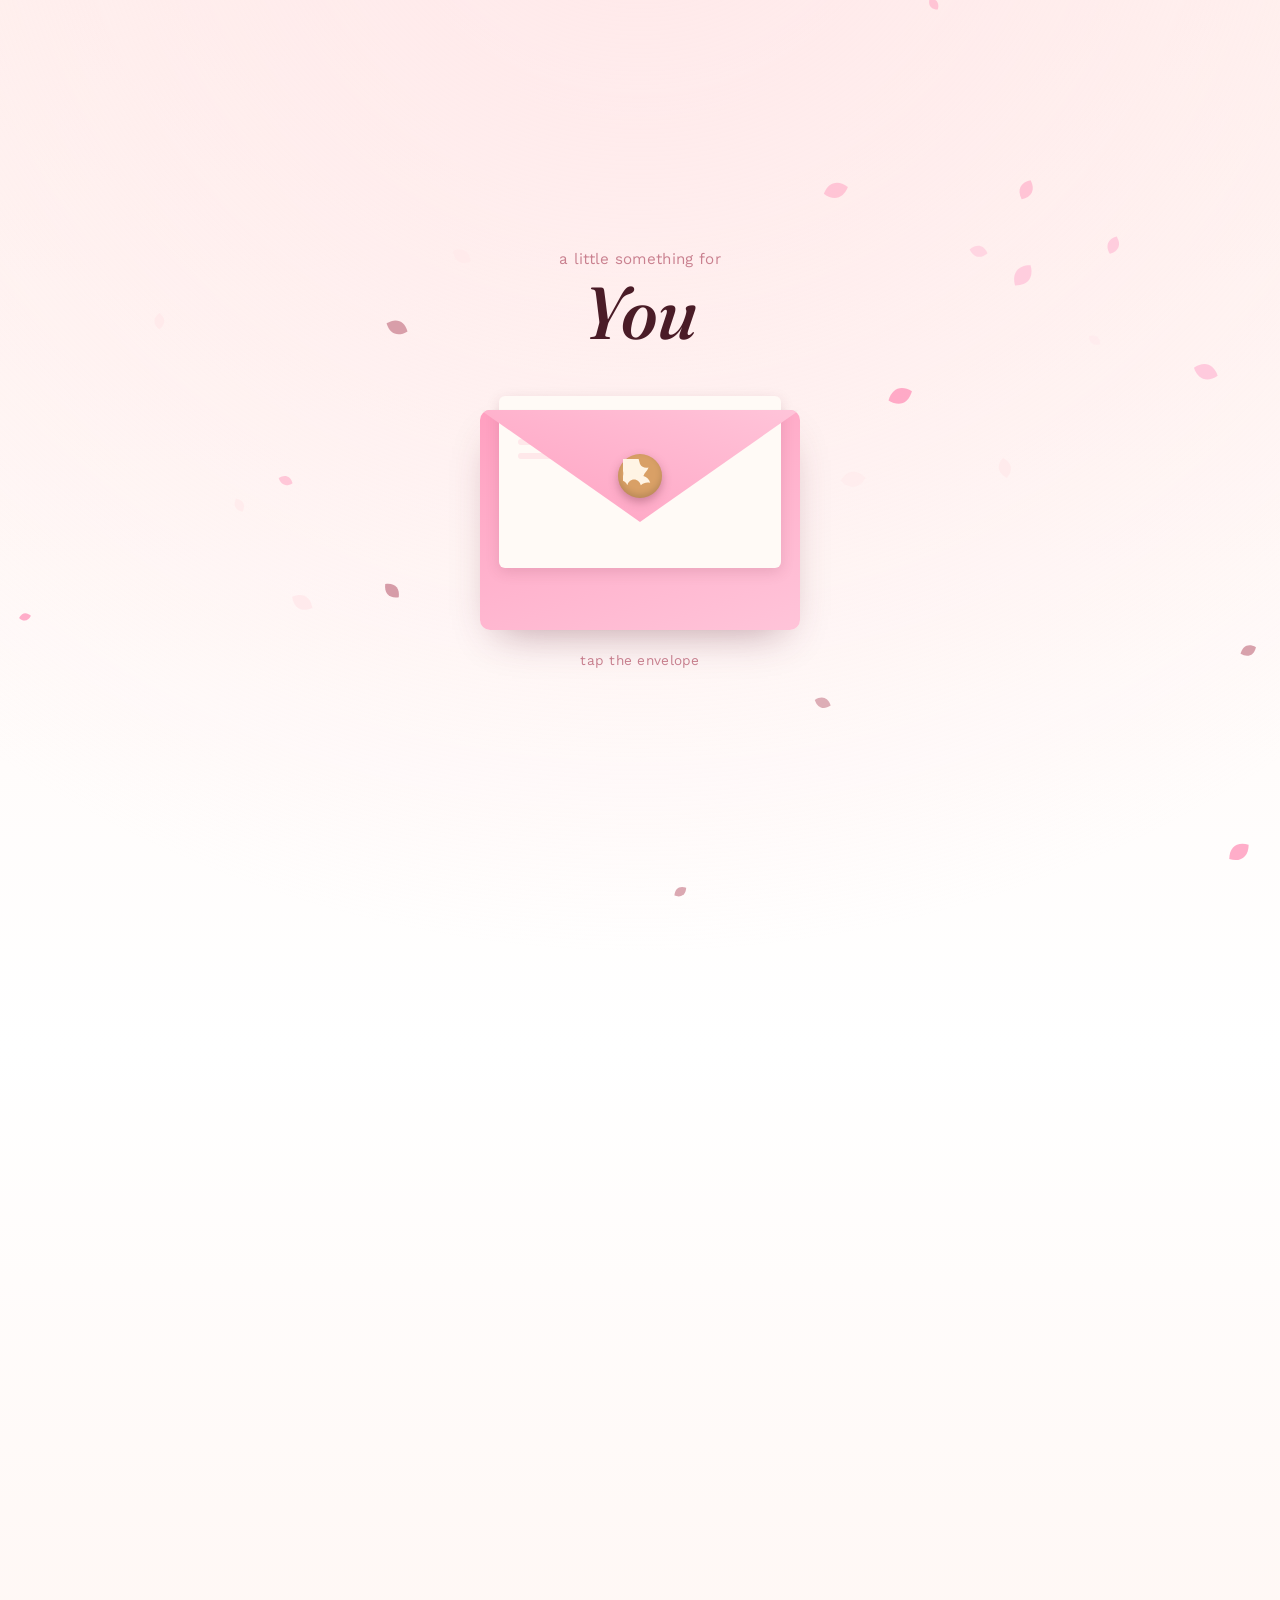
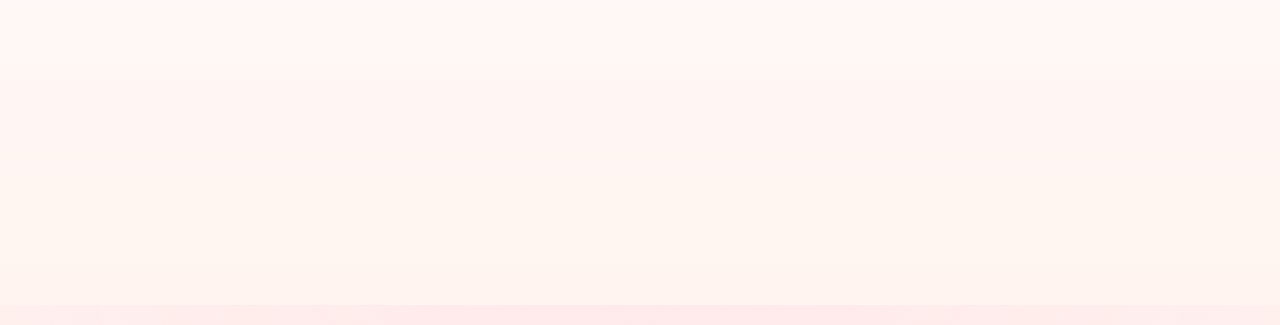
==== index.html @ 8d88a4cd "Add files via upload" ====
<!DOCTYPE html>
<html lang="en">
<head>
<meta charset="UTF-8">
<meta name="viewport" content="width=device-width, initial-scale=1.0">
<title>For You — Good Luck</title>
<link rel="preconnect" href="https://fonts.googleapis.com">
<link rel="preconnect" href="https://fonts.gstatic.com" crossorigin>
<link href="https://fonts.googleapis.com/css2?family=Fraunces:ital,opsz,wght@0,9..144,300;0,9..144,500;0,9..144,600;1,9..144,500;1,9..144,600&family=Work+Sans:wght@300;400;500;600&display=swap" rel="stylesheet">
<link rel="stylesheet" href="style.css">
</head>
<body>

<canvas id="petals"></canvas>

<main>

  <!-- Hero / Envelope -->
  <section class="hero" id="hero">
    <p class="hero-eyebrow">a little something for</p>
    <h1 class="hero-name" id="partnerName" contenteditable="true" spellcheck="false">You</h1>

    <div class="envelope-wrap">
      <div class="envelope" id="envelope">
        <div class="envelope-back"></div>
        <div class="letter" id="letterPeek">
          <div class="letter-lines">
            <span></span><span></span><span></span>
          </div>
        </div>
        <div class="envelope-flap"></div>
        <div class="seal" id="seal">
          <svg viewBox="0 0 40 40" width="34" height="34" aria-hidden="true">
            <path d="M20 6c2 4 6 5 10 4-1 4-5 6-6 10 4 1 7 4 8 8-4-1-8 0-11 3-1-4-4-7-8-7-4 0-7 3-8 7-1-4-5-6-8-6 3-3 4-7 3-11-4 1-8 0-11-3 4-1 7-3 8-7-4 0-8-2-11-5 4-2 8-1 11 2 0-4 2-8 6-9 1 4 3 7 7 8 1-4 3-7 7-8 0 1 0 2 0 3z" fill="currentColor"/>
          </svg>
        </div>
      </div>
      <p class="tap-hint" id="tapHint">tap the envelope</p>
    </div>
  </section>

  <!-- Letter Reveal -->
  <section class="letter-reveal" id="letterReveal" aria-hidden="true">
    <div class="ribbon-divider" aria-hidden="true">
      <svg viewBox="0 0 200 20" preserveAspectRatio="none"><path d="M0 10 Q50 0 100 10 T200 10" /></svg>
    </div>

    <article class="letter-card">
      <p class="letter-kicker">before your big moment</p>
      <p class="letter-body" id="letterBody">
        Whatever today holds, you've already done the hard part &mdash; the showing up, the practicing, the caring enough to be nervous. I just want you to know that I'm in your corner, today and every day. Go be brilliant. I already know you will be.
      </p>
      <p class="letter-sign">with all my love, <span contenteditable="true" spellcheck="false" id="signerName">Me</span></p>
    </article>

    <div class="affirmations">
      <div class="affirmation">
        <span class="affirmation-mark" aria-hidden="true">✦</span>
        <p>You've prepared for this. Trust what you already know.</p>
      </div>
      <div class="affirmation">
        <span class="affirmation-mark" aria-hidden="true">✦</span>
        <p>Nervous just means it matters. That's a good sign.</p>
      </div>
      <div class="affirmation">
        <span class="affirmation-mark" aria-hidden="true">✦</span>
        <p>Whatever happens, I'm proud of you for trying.</p>
      </div>
    </div>

    <div class="wish-block">
      <button id="wishButton" class="wish-button" type="button">
        <span>make a wish for luck</span>
      </button>
      <p class="wish-output" id="wishOutput" aria-live="polite"></p>
    </div>

    <footer class="site-footer">
      <p>go get it. i'll be right here. 🩷</p>
    </footer>
  </section>

</main>

<script src="script.js"></script>
</body>
</html>
---- style.css ----
/* ---------------------------------------------
   Tokens
--------------------------------------------- */
:root {
  --carnation: #ff9fc0;
  --carnation-soft: #ffc4d9;
  --rosewood: #6b2a3b;
  --rosewood-deep: #4a1c27;
  --blush: #fff4f0;
  --blush-deep: #ffe8ea;
  --mauve: #c9808f;
  --gold: #d9a066;
  --ink: #3b2229;

  --display: "Fraunces", "Georgia", serif;
  --body: "Work Sans", -apple-system, "Segoe UI", sans-serif;

  --ease: cubic-bezier(0.22, 1, 0.36, 1);
}

* { box-sizing: border-box; }

@media (prefers-reduced-motion: reduce) {
  *, *::before, *::after {
    animation-duration: 0.001ms !important;
    animation-iteration-count: 1 !important;
    transition-duration: 0.001ms !important;
    scroll-behavior: auto !important;
  }
}

html { scroll-behavior: smooth; }

body {
  margin: 0;
  min-height: 100vh;
  background:
    radial-gradient(ellipse 90% 60% at 50% -10%, var(--blush-deep), transparent),
    linear-gradient(180deg, var(--blush) 0%, #fff 55%, var(--blush) 100%);
  color: var(--ink);
  font-family: var(--body);
  overflow-x: hidden;
  -webkit-font-smoothing: antialiased;
}

#petals {
  position: fixed;
  inset: 0;
  width: 100%;
  height: 100%;
  z-index: 1;
  pointer-events: none;
}

main {
  position: relative;
  z-index: 2;
}

::selection { background: var(--carnation-soft); color: var(--rosewood-deep); }

:focus-visible {
  outline: 2px solid var(--rosewood);
  outline-offset: 3px;
  border-radius: 4px;
}

/* ---------------------------------------------
   Hero
--------------------------------------------- */
.hero {
  min-height: 100vh;
  display: flex;
  flex-direction: column;
  align-items: center;
  justify-content: center;
  text-align: center;
  padding: 8vh 1.5rem 6vh;
  transition: opacity 0.9s var(--ease), transform 0.9s var(--ease);
}

.hero.is-opened {
  opacity: 0;
  transform: translateY(-24px) scale(0.98);
  pointer-events: none;
  min-height: auto;
  height: 0;
  overflow: hidden;
  padding: 0;
}

.hero-eyebrow {
  font-size: 0.95rem;
  letter-spacing: 0.02em;
  color: var(--mauve);
  margin: 0 0 0.4rem;
}

.hero-name {
  font-family: var(--display);
  font-style: italic;
  font-weight: 500;
  font-size: clamp(2.6rem, 9vw, 4.6rem);
  color: var(--rosewood-deep);
  margin: 0 0 3.5rem;
  line-height: 1.05;
  outline: none;
  cursor: text;
  border-bottom: 2px dotted transparent;
  transition: border-color 0.3s;
}

.hero-name:hover,
.hero-name:focus {
  border-bottom-color: var(--carnation-soft);
}

.envelope-wrap {
  display: flex;
  flex-direction: column;
  align-items: center;
  gap: 1.4rem;
}

/* Envelope, built from CSS shapes */
.envelope {
  position: relative;
  width: min(78vw, 320px);
  height: min(56vw, 220px);
  cursor: pointer;
  perspective: 1000px;
}

.envelope-back {
  position: absolute;
  inset: 0;
  background: linear-gradient(160deg, var(--carnation), var(--carnation-soft));
  border-radius: 10px;
  box-shadow: 0 18px 40px -18px rgba(107, 42, 59, 0.45);
}

.letter {
  position: absolute;
  left: 6%;
  right: 6%;
  top: -6%;
  height: 78%;
  background: #fffaf6;
  border-radius: 6px;
  box-shadow: 0 4px 14px rgba(107, 42, 59, 0.15);
  transition: transform 1.1s var(--ease);
  z-index: 1;
  padding: 1.4rem 1.2rem;
  display: flex;
  align-items: flex-start;
}

.letter-lines {
  width: 100%;
  display: flex;
  flex-direction: column;
  gap: 0.5rem;
  margin-top: 0.4rem;
}

.letter-lines span {
  display: block;
  height: 6px;
  border-radius: 3px;
  background: var(--blush-deep);
}
.letter-lines span:nth-child(1) { width: 90%; }
.letter-lines span:nth-child(2) { width: 75%; }
.letter-lines span:nth-child(3) { width: 82%; }

.envelope-flap {
  position: absolute;
  top: 0;
  left: 0;
  width: 100%;
  height: 58%;
  background: linear-gradient(200deg, var(--carnation-soft), var(--carnation));
  clip-path: polygon(0 0, 100% 0, 50% 88%);
  transform-origin: top center;
  border-radius: 10px 10px 0 0;
  transition: transform 0.9s var(--ease), filter 0.9s var(--ease);
  z-index: 2;
  box-shadow: 0 2px 8px rgba(107, 42, 59, 0.12);
}

.seal {
  position: absolute;
  left: 50%;
  top: 30%;
  width: 44px;
  height: 44px;
  transform: translate(-50%, -50%);
  background: var(--gold);
  border-radius: 50%;
  display: flex;
  align-items: center;
  justify-content: center;
  color: #fff4e4;
  z-index: 3;
  box-shadow: 0 4px 10px rgba(107, 42, 59, 0.35), inset 0 -3px 6px rgba(0,0,0,0.15);
  transition: transform 0.6s var(--ease), opacity 0.6s var(--ease);
}

.envelope:hover .seal { transform: translate(-50%, -50%) scale(1.06); }

.envelope.is-open .envelope-flap {
  transform: rotateX(180deg);
  filter: brightness(0.94);
}

.envelope.is-open .seal {
  opacity: 0;
  transform: translate(-50%, -140%) scale(0.5) rotate(25deg);
}

.envelope.is-open .letter {
  transform: translateY(-64%) scale(1.04);
}

.tap-hint {
  font-size: 0.85rem;
  color: var(--mauve);
  letter-spacing: 0.02em;
  margin: 0;
  animation: pulse 2.6s ease-in-out infinite;
}

.envelope.is-open ~ .tap-hint,
.is-open + .tap-hint {
  opacity: 0;
}

@keyframes pulse {
  0%, 100% { opacity: 0.55; }
  50% { opacity: 1; }
}

/* ---------------------------------------------
   Letter reveal section
--------------------------------------------- */
.letter-reveal {
  max-width: 640px;
  margin: 0 auto;
  padding: 4vh 1.5rem 10vh;
  opacity: 0;
  transform: translateY(20px);
  transition: opacity 1s var(--ease) 0.2s, transform 1s var(--ease) 0.2s;
}

.letter-reveal.is-visible {
  opacity: 1;
  transform: translateY(0);
}

.ribbon-divider {
  width: 120px;
  margin: 0 auto 2.5rem;
  color: var(--carnation);
}
.ribbon-divider svg {
  width: 100%;
  height: 14px;
  fill: none;
  stroke: currentColor;
  stroke-width: 2.5;
  stroke-linecap: round;
}

.letter-card {
  background: #fffaf7;
  border: 1px solid var(--blush-deep);
  border-radius: 18px;
  padding: clamp(1.8rem, 5vw, 3rem);
  box-shadow: 0 30px 60px -35px rgba(107, 42, 59, 0.35);
  text-align: center;
}

.letter-kicker {
  font-size: 0.85rem;
  color: var(--mauve);
  margin: 0 0 1.1rem;
}

.letter-body {
  font-family: var(--display);
  font-style: italic;
  font-weight: 500;
  font-size: clamp(1.2rem, 3.4vw, 1.55rem);
  line-height: 1.55;
  color: var(--rosewood-deep);
  max-width: 46ch;
  margin: 0 auto 1.6rem;
}

.letter-sign {
  font-family: var(--body);
  font-size: 0.95rem;
  color: var(--mauve);
  margin: 0;
}

.letter-sign span {
  color: var(--rosewood);
  font-weight: 500;
  border-bottom: 1px dotted var(--carnation-soft);
  cursor: text;
}

/* Affirmations */
.affirmations {
  margin: 3rem 0;
  display: flex;
  flex-direction: column;
  gap: 1.4rem;
}

.affirmation {
  display: flex;
  align-items: flex-start;
  gap: 0.9rem;
  text-align: left;
}

.affirmation-mark {
  color: var(--carnation);
  font-size: 1.1rem;
  line-height: 1.6;
  flex-shrink: 0;
}

.affirmation p {
  margin: 0;
  font-size: 1.02rem;
  line-height: 1.6;
  color: var(--ink);
}

/* Wish button */
.wish-block {
  text-align: center;
  margin: 3.5rem 0 3rem;
}

.wish-button {
  position: relative;
  font-family: var(--body);
  font-size: 1rem;
  font-weight: 500;
  color: #fff8f4;
  background: linear-gradient(135deg, var(--carnation), var(--mauve));
  border: none;
  padding: 0.95rem 2.1rem;
  border-radius: 999px;
  cursor: pointer;
  box-shadow: 0 14px 30px -14px rgba(107, 42, 59, 0.5);
  transition: transform 0.35s var(--ease), box-shadow 0.35s var(--ease);
  overflow: visible;
}

.wish-button:hover {
  transform: translateY(-2px);
  box-shadow: 0 18px 34px -14px rgba(107, 42, 59, 0.6);
}

.wish-button:active {
  transform: translateY(0px) scale(0.97);
}

.wish-output {
  margin: 1.4rem 0 0;
  min-height: 1.6em;
  font-family: var(--display);
  font-style: italic;
  color: var(--rosewood);
  font-size: 1.1rem;
  opacity: 0;
  transform: translateY(6px);
  transition: opacity 0.5s var(--ease), transform 0.5s var(--ease);
}

.wish-output.is-shown {
  opacity: 1;
  transform: translateY(0);
}

.site-footer {
  text-align: center;
  color: var(--mauve);
  font-size: 0.95rem;
  margin-top: 2rem;
}

/* ---------------------------------------------
   Responsive
--------------------------------------------- */
@media (max-width: 420px) {
  .hero-name { margin-bottom: 2.6rem; }
  .letter-card { border-radius: 14px; }
}
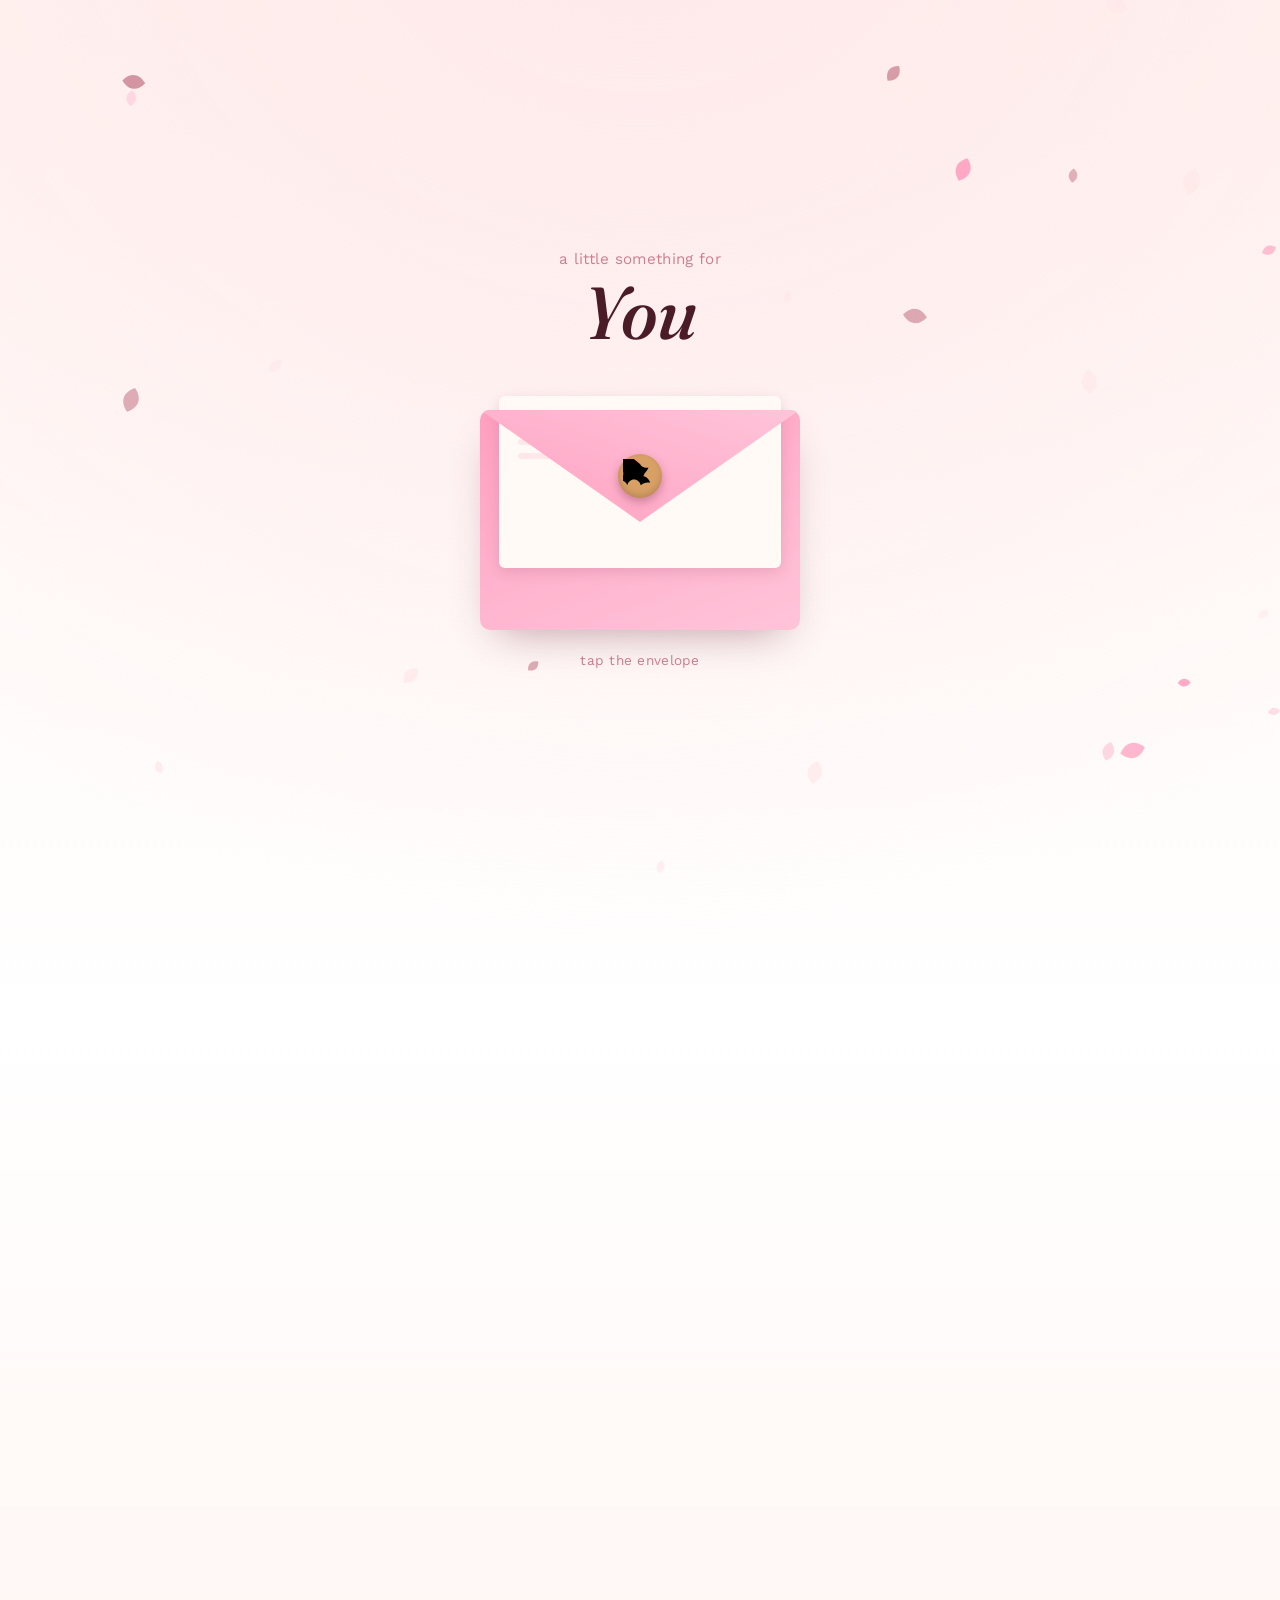
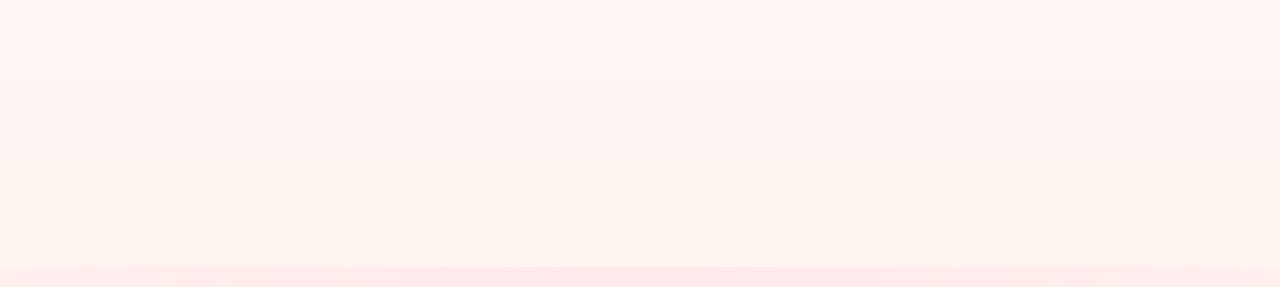
==== commit a4f22261: "Fix Google Fonts link and improve envelope keyboard handling (space key compatibility)" ====
--- a/index.html
+++ b/index.html
@@ -31,7 +31,7 @@
         <div class="envelope-flap"></div>
         <div class="seal" id="seal">
           <svg viewBox="0 0 40 40" width="34" height="34" aria-hidden="true">
-            <path d="M20 6c2 4 6 5 10 4-1 4-5 6-6 10 4 1 7 4 8 8-4-1-8 0-11 3-1-4-4-7-8-7-4 0-7 3-8 7-1-4-5-6-8-6 3-3 4-7 3-11-4 1-8 0-11-3 4-1 7-3 8-7-4 0-8-2-11-5 4-2 8-1 11 2 0-4 2-8 6-9 1 4 3 7 7 8 1-4 3-7 7-8 0 1 0 2 0 3z" fill="currentColor"/>
+            <path d="M20 6c2 4 6 5 10 4-1 4-5 6-6 10 4 1 7 4 8 8-4-1-8 0-11 3-1-4-4-7-8-7-4 0-7 3-8 7-1-4-5-6-8-6 3-3 4-7 3-11-4 1-8 0-11-3 4-1 7-3 8-7-4 0-8-2-11-5 4-2 8-1 11 2 0-4 2-8 6-9 1 4 3 [...]"></path>
           </svg>
         </div>
       </div>
@@ -48,7 +48,7 @@
     <article class="letter-card">
       <p class="letter-kicker">before your big moment</p>
       <p class="letter-body" id="letterBody">
-        Whatever today holds, you've already done the hard part &mdash; the showing up, the practicing, the caring enough to be nervous. I just want you to know that I'm in your corner, today and every day. Go be brilliant. I already know you will be.
+        Whatever today holds, you've already done the hard part &mdash; the showing up, the practicing, the caring enough to be nervous. I just want you to know that I'm in your corner, today and [...]
       </p>
       <p class="letter-sign">with all my love, <span contenteditable="true" spellcheck="false" id="signerName">Me</span></p>
     </article>
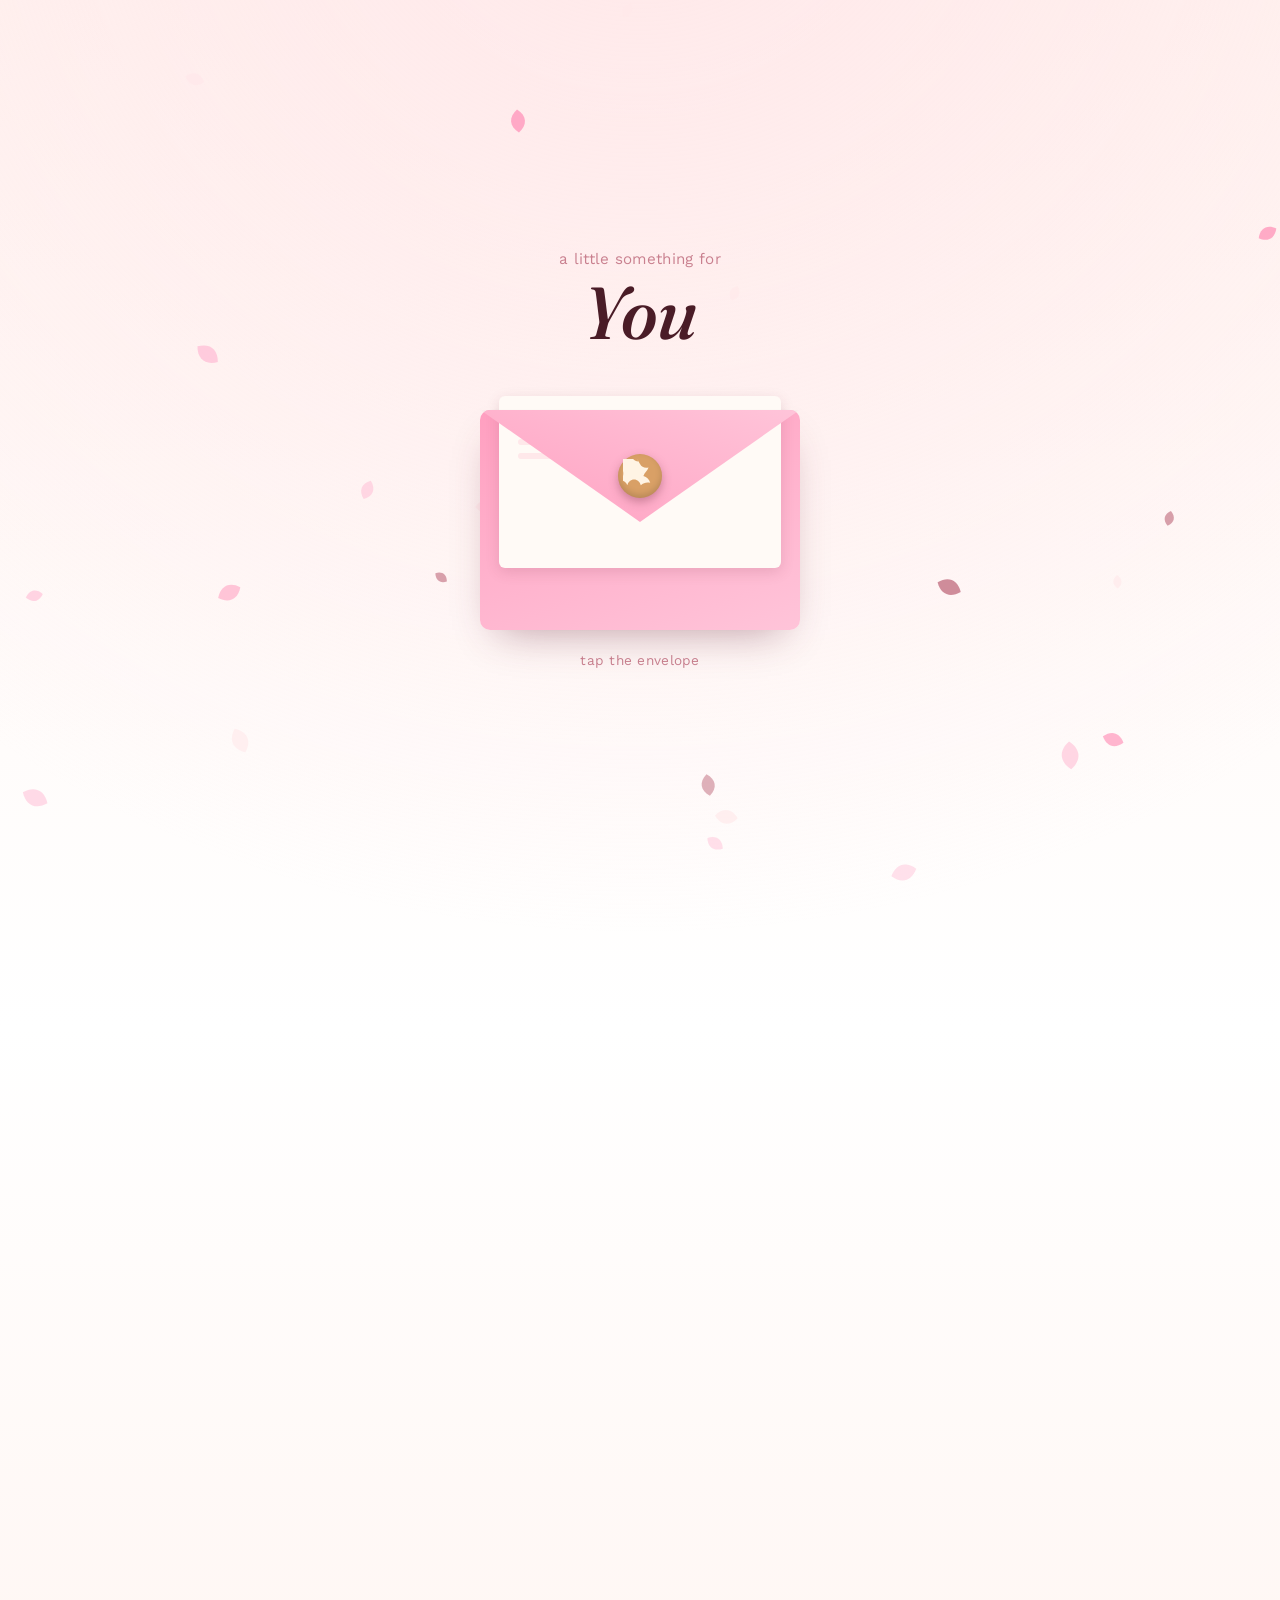
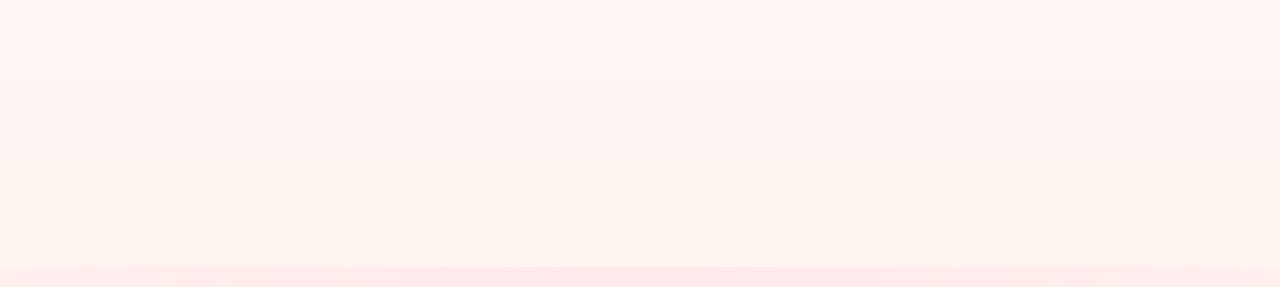
==== commit 737cc907: "Add 'jae' to signature line" ====
--- a/index.html
+++ b/index.html
@@ -31,7 +31,7 @@
         <div class="envelope-flap"></div>
         <div class="seal" id="seal">
           <svg viewBox="0 0 40 40" width="34" height="34" aria-hidden="true">
-            <path d="M20 6c2 4 6 5 10 4-1 4-5 6-6 10 4 1 7 4 8 8-4-1-8 0-11 3-1-4-4-7-8-7-4 0-7 3-8 7-1-4-5-6-8-6 3-3 4-7 3-11-4 1-8 0-11-3 4-1 7-3 8-7-4 0-8-2-11-5 4-2 8-1 11 2 0-4 2-8 6-9 1 4 3 [...]"></path>
+            <path d="M20 6c2 4 6 5 10 4-1 4-5 6-6 10 4 1 7 4 8 8-4-1-8 0-11 3-1-4-4-7-8-7-4 0-7 3-8 7-1-4-5-6-8-6 3-3 4-7 3-11-4 1-8 0-11-3 4-1 7-3 8-7-4 0-8-2-11-5 4-2 8-1 11 2 0-4 2-8 6-9 1 4 3 5 7 4 1 4 4 7 8 7-1-3-3-6-8-8 1-4 5-6 6-10-4 1-8 0-10-4Z" fill="currentColor"/>
           </svg>
         </div>
       </div>
@@ -48,9 +48,9 @@
     <article class="letter-card">
       <p class="letter-kicker">before your big moment</p>
       <p class="letter-body" id="letterBody">
-        Whatever today holds, you've already done the hard part &mdash; the showing up, the practicing, the caring enough to be nervous. I just want you to know that I'm in your corner, today and [...]
+        Whatever today holds, you've already done the hard part &mdash; the showing up, the practicing, the caring enough to be nervous. I just want you to know that I'm in your corner, today and always.
       </p>
-      <p class="letter-sign">with all my love, <span contenteditable="true" spellcheck="false" id="signerName">Me</span></p>
+      <p class="letter-sign">with all my love, jae <span contenteditable="true" spellcheck="false" id="signerName">Me</span></p>
     </article>
 
     <div class="affirmations">
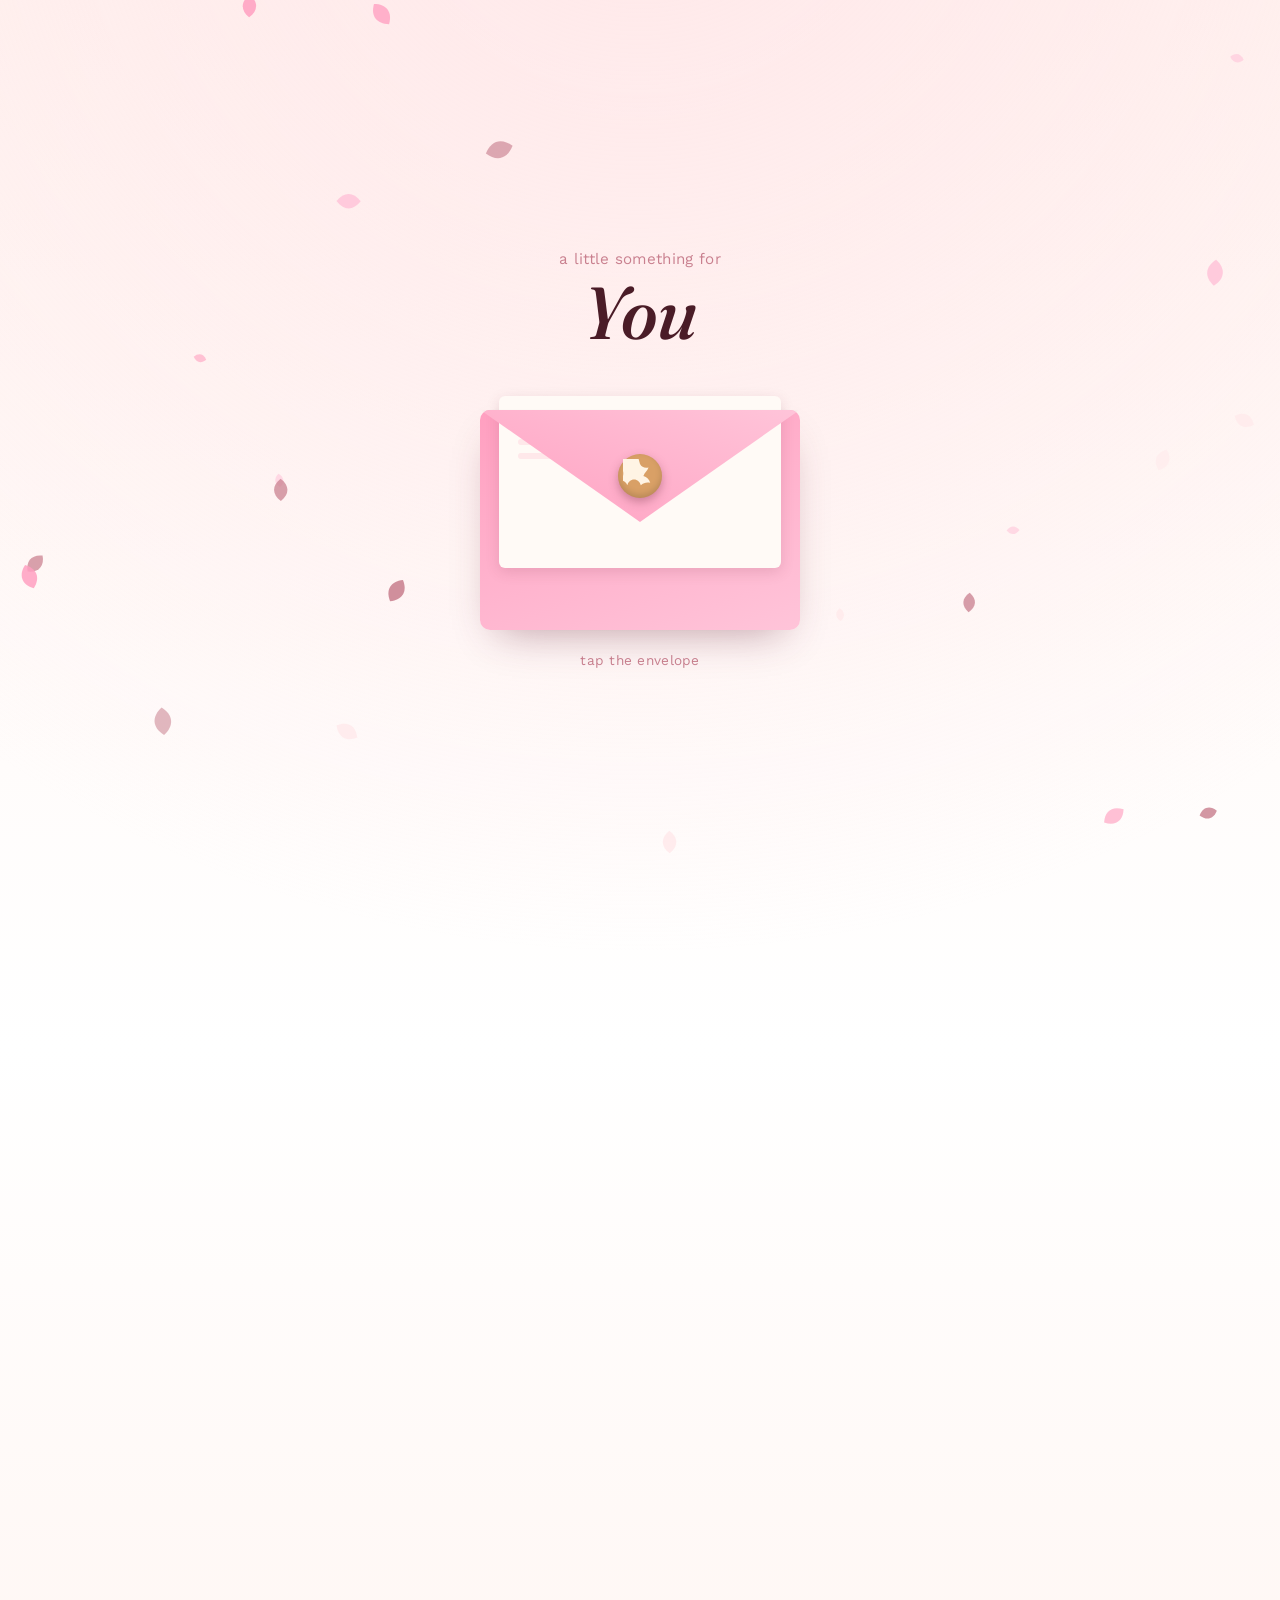
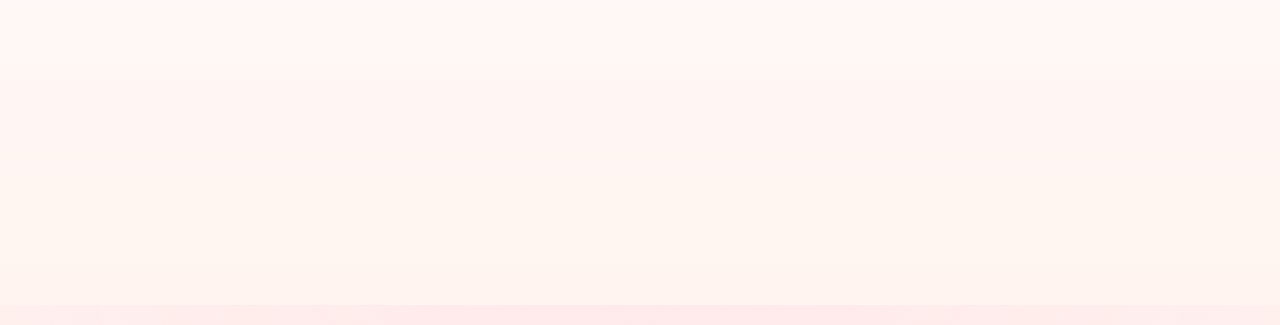
==== commit 5d80ba8e: "Add files via upload" ====
--- a/index.html
+++ b/index.html
@@ -31,7 +31,7 @@
         <div class="envelope-flap"></div>
         <div class="seal" id="seal">
           <svg viewBox="0 0 40 40" width="34" height="34" aria-hidden="true">
-            <path d="M20 6c2 4 6 5 10 4-1 4-5 6-6 10 4 1 7 4 8 8-4-1-8 0-11 3-1-4-4-7-8-7-4 0-7 3-8 7-1-4-5-6-8-6 3-3 4-7 3-11-4 1-8 0-11-3 4-1 7-3 8-7-4 0-8-2-11-5 4-2 8-1 11 2 0-4 2-8 6-9 1 4 3 5 7 4 1 4 4 7 8 7-1-3-3-6-8-8 1-4 5-6 6-10-4 1-8 0-10-4Z" fill="currentColor"/>
+            <path d="M20 6c2 4 6 5 10 4-1 4-5 6-6 10 4 1 7 4 8 8-4-1-8 0-11 3-1-4-4-7-8-7-4 0-7 3-8 7-1-4-5-6-8-6 3-3 4-7 3-11-4 1-8 0-11-3 4-1 7-3 8-7-4 0-8-2-11-5 4-2 8-1 11 2 0-4 2-8 6-9 1 4 3 7 7 8 1-4 3-7 7-8 0 1 0 2 0 3z" fill="currentColor"/>
           </svg>
         </div>
       </div>
@@ -48,9 +48,9 @@
     <article class="letter-card">
       <p class="letter-kicker">before your big moment</p>
       <p class="letter-body" id="letterBody">
-        Whatever today holds, you've already done the hard part &mdash; the showing up, the practicing, the caring enough to be nervous. I just want you to know that I'm in your corner, today and always.
+        Whatever today holds, you've already done the hard part &mdash; the showing up, the practicing, the caring enough to be nervous. I just want you to know that I'm in your corner, today and every day. Go be brilliant. I already know you will be.
       </p>
-      <p class="letter-sign">with all my love, jae <span contenteditable="true" spellcheck="false" id="signerName">Me</span></p>
+      <p class="letter-sign">with all my love, Jae <span contenteditable="true" spellcheck="false" id="signerName"></span></p>
     </article>
 
     <div class="affirmations">
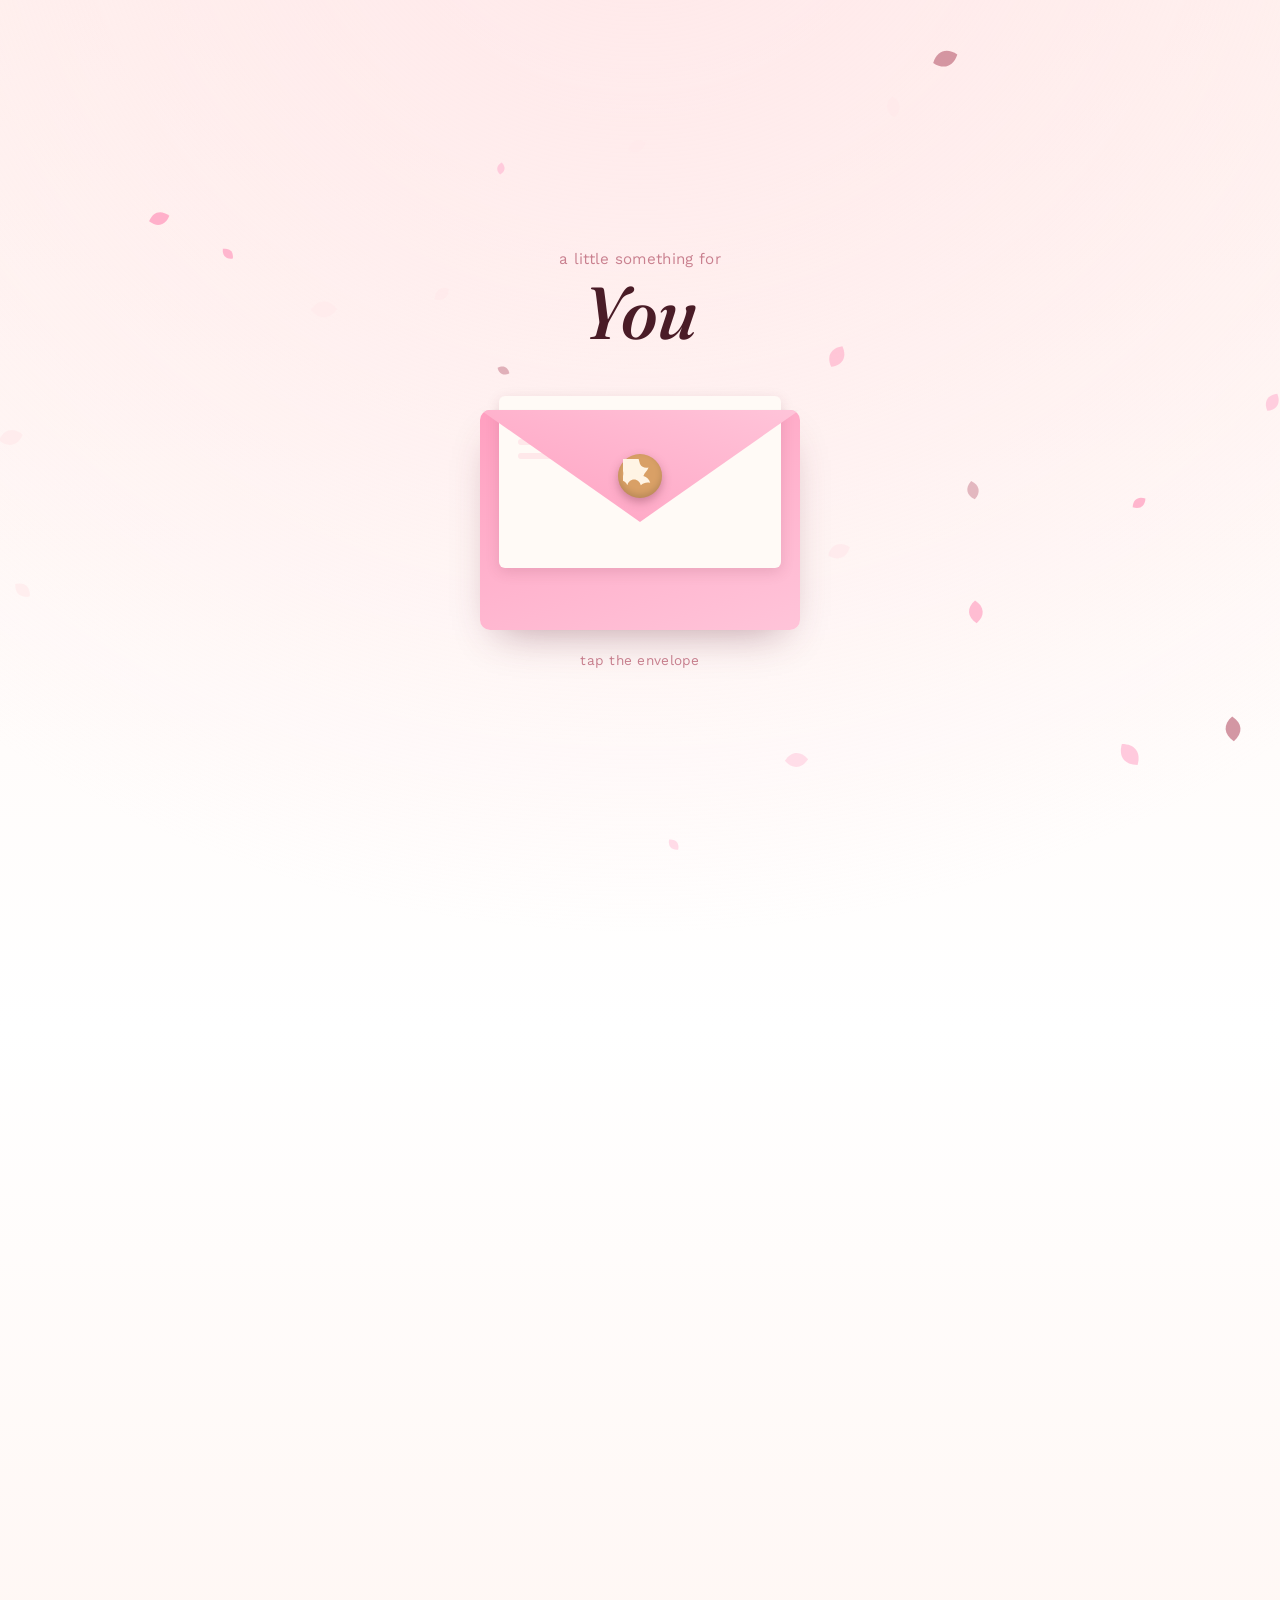
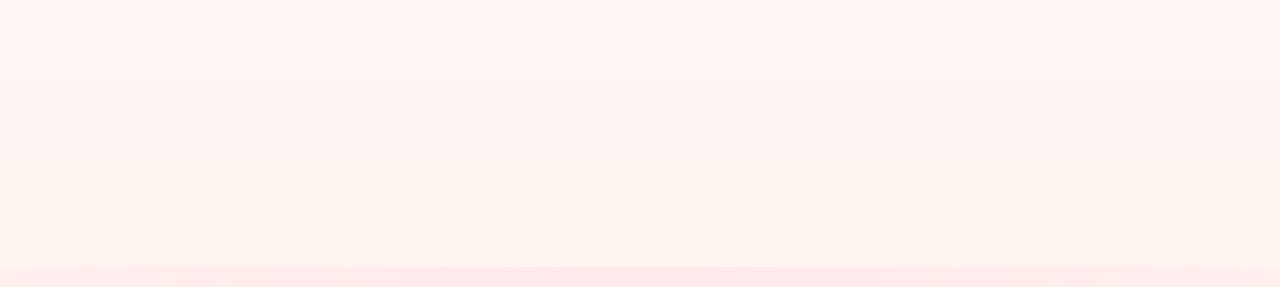
==== commit 59a94dad: "Update message in letter card" ====
--- a/index.html
+++ b/index.html
@@ -48,7 +48,7 @@
     <article class="letter-card">
       <p class="letter-kicker">before your big moment</p>
       <p class="letter-body" id="letterBody">
-        Whatever today holds, you've already done the hard part &mdash; the showing up, the practicing, the caring enough to be nervous. I just want you to know that I'm in your corner, today and every day. Go be brilliant. I already know you will be.
+     in these days that you're losing confidence, remember that i am most proud of you and your efforts will never fail you, trust yourself and trust all the hard work you have put in this. Te'amo, my love
       </p>
       <p class="letter-sign">with all my love, Jae <span contenteditable="true" spellcheck="false" id="signerName"></span></p>
     </article>
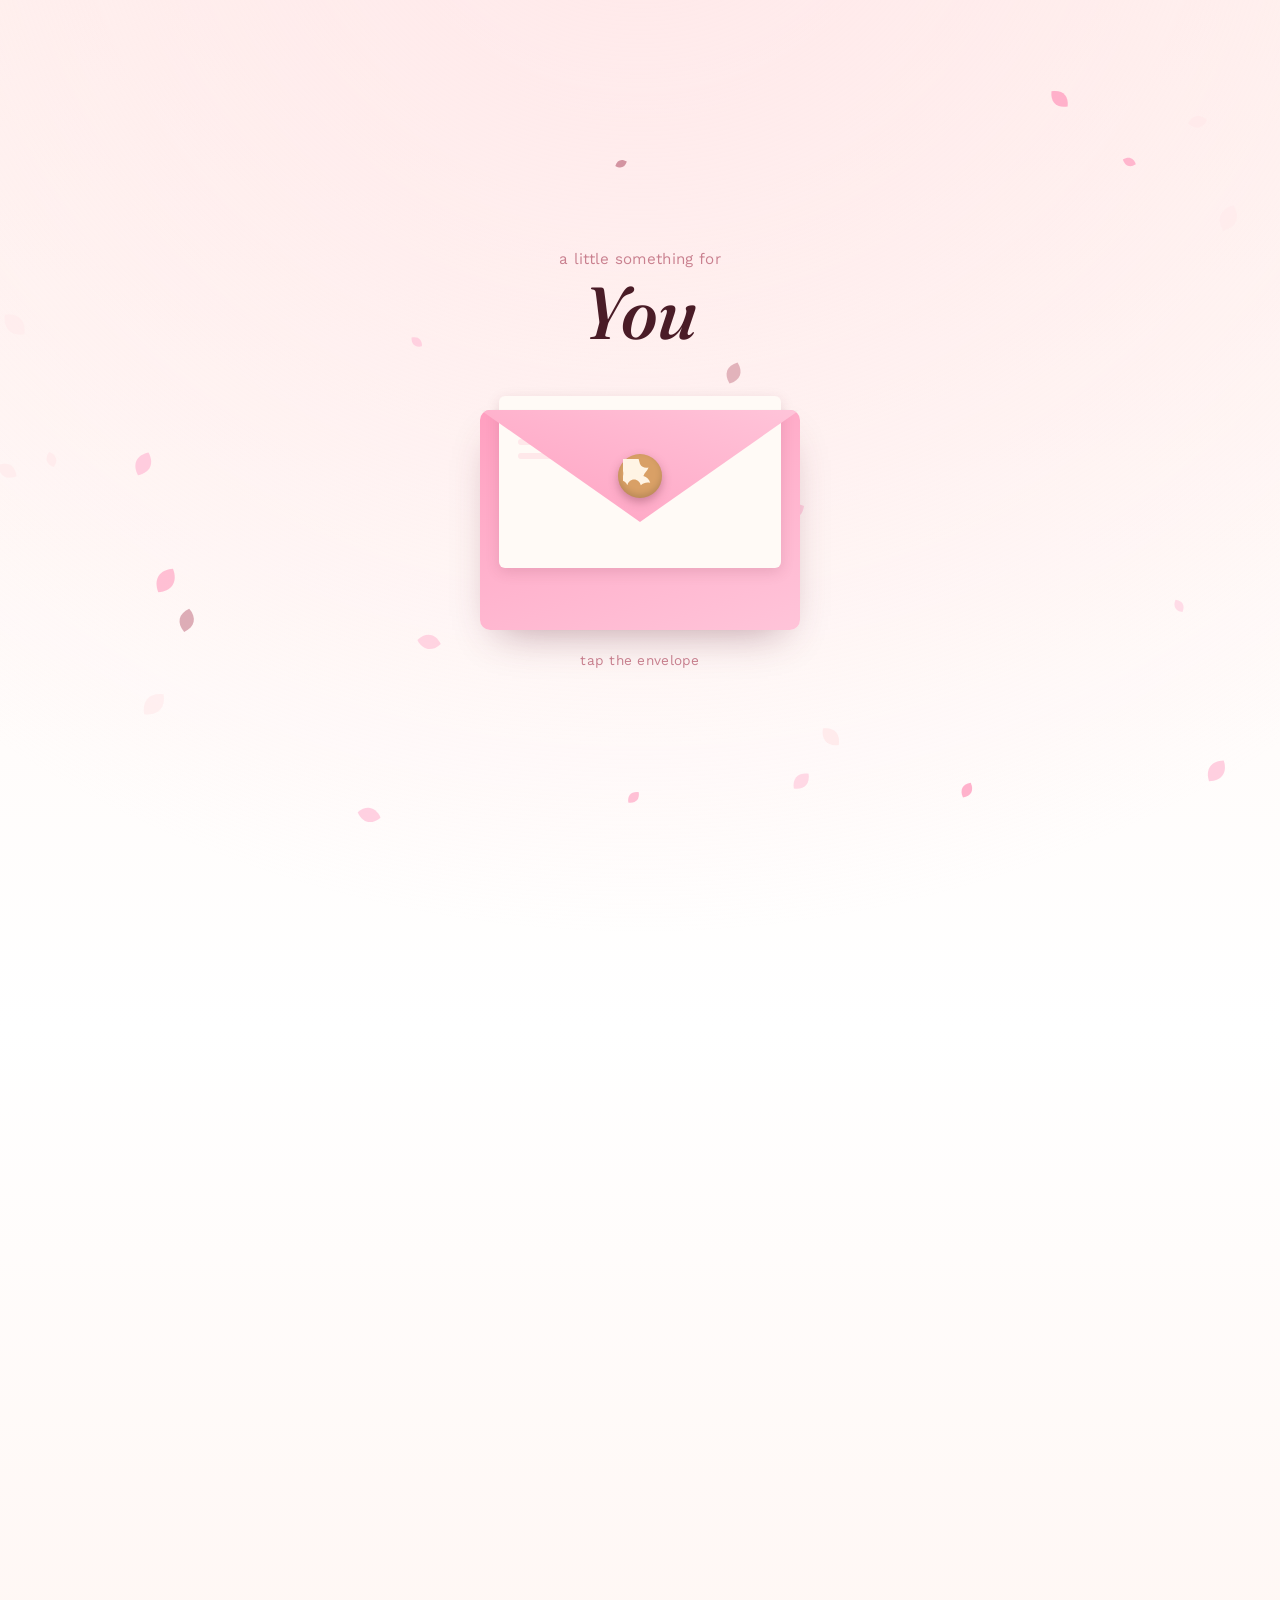
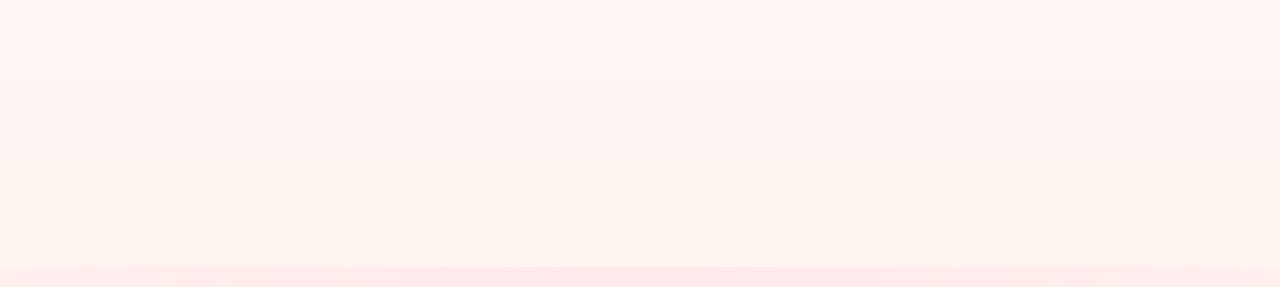
==== commit 7b7c8085: "Update index.html" ====
--- a/index.html
+++ b/index.html
@@ -48,7 +48,7 @@
     <article class="letter-card">
       <p class="letter-kicker">before your big moment</p>
       <p class="letter-body" id="letterBody">
-     in these days that you're losing confidence, remember that i am most proud of you and your efforts will never fail you, trust yourself and trust all the hard work you have put in this. Te'amo, my love
+     in these days that you're losing confidence in yourself, remember that i am most proud of you and your efforts will never fail you. Trust yourself and trust all the hard work you have put in this. Te'amo, my love
       </p>
       <p class="letter-sign">with all my love, Jae <span contenteditable="true" spellcheck="false" id="signerName"></span></p>
     </article>
@@ -60,7 +60,7 @@
       </div>
       <div class="affirmation">
         <span class="affirmation-mark" aria-hidden="true">✦</span>
-        <p>Nervous just means it matters. That's a good sign.</p>
+        <p>I'll do anything you want as your reward after this my baby.</p>
       </div>
       <div class="affirmation">
         <span class="affirmation-mark" aria-hidden="true">✦</span>
